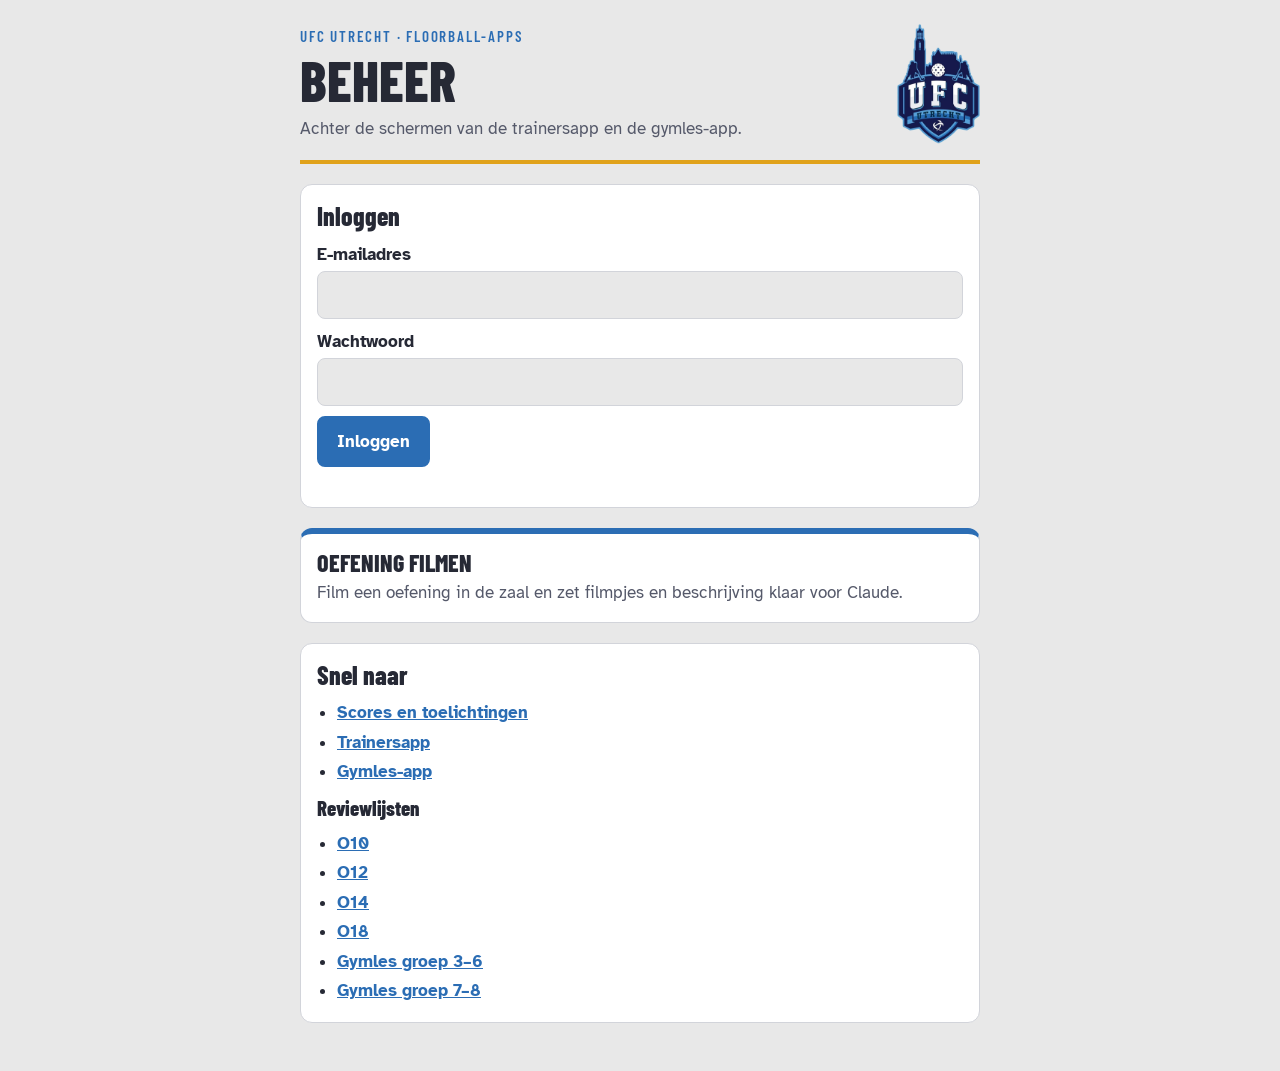
==== index.html @ 33ec8002 "UFC Beheer: nieuwe beheer-app met als eerste onderdeel 'Oefening filmen' - Startpagina met inloggen " ====
<!doctype html>
<!-- © 2026 UFC Utrecht. Alle rechten voorbehouden. Niet kopiëren zonder toestemming. -->
<html lang="nl">
<head>
<meta charset="utf-8">
<meta name="viewport" content="width=device-width,initial-scale=1,viewport-fit=cover">
<title>UFC Beheer</title>
<meta name="robots" content="noindex">
<link rel="manifest" href="manifest.webmanifest">
<meta name="theme-color" content="#262935">
<link rel="icon" href="icons/icon-192.png">
<link rel="apple-touch-icon" href="icons/apple-touch-icon.png">
<meta name="apple-mobile-web-app-capable" content="yes">
<meta name="apple-mobile-web-app-title" content="UFC Beheer">
<meta name="mobile-web-app-capable" content="yes">
<link rel="preconnect" href="https://fonts.googleapis.com">
<link rel="stylesheet" href="https://fonts.googleapis.com/css2?family=Barlow+Condensed:wght@600;800&family=Atkinson+Hyperlegible:wght@400;700&display=swap">
<script src="shared/config.js"></script>
<script src="shared/auth.js"></script>
<link rel="stylesheet" href="shared/style.css">
<style>
.top{display:flex;gap:16px;align-items:center;justify-content:space-between}
.top img{height:clamp(84px,20vw,120px);width:auto;flex:none}
.eyebrow{font:600 15px var(--display);text-transform:uppercase;letter-spacing:.12em;color:var(--accent)}
</style>
</head>
<body>
<div class="wrap">
<header>
  <div class="top">
    <div style="display:grid;gap:6px">
      <span class="eyebrow">UFC Utrecht · floorball-apps</span>
      <h1>Beheer</h1>
      <p>Achter de schermen van de trainersapp en de gymles-app.</p>
    </div>
    <img src="icons/ufc-logo.png" alt="UFC Utrecht">
  </div>
</header>

<section aria-labelledby="h-login">
  <h2 id="h-login">Inloggen</h2>
  <div data-login></div>
</section>

<ul class="tiles">
  <li><a class="tile" href="filmen/"><b>Oefening filmen</b><span>Film een oefening in de zaal en zet filmpjes en beschrijving klaar voor Claude.</span></a></li>
</ul>

<section aria-labelledby="h-links">
  <h2 id="h-links">Snel naar</h2>
  <ul class="links">
    <li><a href="https://ufcutrecht.github.io/floorball-training/overzicht/">Scores en toelichtingen</a></li>
    <li><a href="https://ufcutrecht.github.io/floorball-training/">Trainersapp</a></li>
    <li><a href="https://ufcutrecht.github.io/floorball-gymles/">Gymles-app</a></li>
  </ul>
  <h3>Reviewlijsten</h3>
  <ul class="links">
    <li><a href="https://claude.ai/artifact/Tn7h7YA2W5BCmy29Rm3EHY">O10</a></li>
    <li><a href="https://claude.ai/artifact/JX12XEqjDfdDaPnF1wH1ZR">O12</a></li>
    <li><a href="https://claude.ai/artifact/65562QJpu6LDD8ycxWLAVV">O14</a></li>
    <li><a href="https://claude.ai/artifact/CuWV28Mef6xuPLkSsE5Uwe">O18</a></li>
    <li><a href="https://claude.ai/artifact/NxzARLvfYdx1H6t4hf4t9u">Gymles groep 3–6</a></li>
    <li><a href="https://claude.ai/artifact/82B9bMMoKi86BE6kfXmi25">Gymles groep 7–8</a></li>
  </ul>
</section>
</div>
<script>
if("serviceWorker" in navigator&&location.protocol==="https:")navigator.serviceWorker.register("sw.js").catch(function(){});
</script>
</body>
</html>
---- shared/style.css ----
/* Opmaak van de beheer-app, in de kleuren van de trainersapp. */
:root{
  --bg:#e8e8e8;--surface:#ffffff;--ink:#262935;--muted:#55596a;--line:#d2d4da;--accent:#2b6db4;--accent-ink:#ffffff;
  --mark:#e0a21b;--good:#2f7d4f;--bad:#b5432f;--court:#e9d9b8;--court-line:#ffffff;
  --display:"Barlow Condensed","Arial Narrow",Arial,sans-serif;--body:"Atkinson Hyperlegible",system-ui,-apple-system,"Segoe UI",sans-serif;
  color-scheme:light}
@media (prefers-color-scheme:dark){:root{--bg:#1a1c24;--surface:#262935;--ink:#ececef;--muted:#a3a7b6;--line:#383c4d;--accent:#6fa6e4;--accent-ink:#11141c;
  --mark:#f0bb45;--good:#6cc08f;--bad:#ec8a74;--court:#3a3326;--court-line:#cfc6b2;color-scheme:dark}}
*{box-sizing:border-box}
body{margin:0;background:var(--bg);color:var(--ink);font:17px/1.5 var(--body);
  padding:env(safe-area-inset-top,0) max(16px,env(safe-area-inset-right,0)) calc(48px + env(safe-area-inset-bottom,0)) max(16px,env(safe-area-inset-left,0))}
.wrap{max-width:680px;margin:0 auto;display:grid;gap:20px}
header{display:grid;gap:6px;padding:24px 0 16px;border-bottom:4px solid var(--mark)}
.back{color:var(--accent);text-decoration:none;font-weight:700;font-size:.95rem}
h1,h2,h3{font-family:var(--display);font-weight:800;text-wrap:balance;margin:0;line-height:1.05}
h1{font-size:clamp(40px,9vw,56px);text-transform:uppercase}
h2{font-size:1.6rem;display:flex;align-items:baseline;gap:10px}
h3{font-size:1.3rem}
h2 .no{font-size:1rem;color:var(--accent-ink);background:var(--accent);border-radius:4px;padding:1px 8px}
header p{margin:0;color:var(--muted);max-width:60ch}
section{background:var(--surface);border:1px solid var(--line);border-radius:12px;padding:18px 16px;display:grid;gap:12px;min-width:0}
section > p{margin:0;max-width:65ch}
.court{width:100%;height:auto;display:block}
.legend{display:flex;flex-wrap:wrap;gap:8px 16px;font-size:.95rem;color:var(--muted);margin:0;padding:0;list-style:none}
.legend li{display:flex;align-items:center;gap:6px}
.dot{width:14px;height:14px;border-radius:50%;display:inline-block;flex:none}
.tips{margin:0;padding-left:20px;display:grid;gap:6px}
.checks{list-style:none;margin:0;padding:0;display:grid;gap:2px}
.checks label{display:flex;gap:12px;align-items:flex-start;padding:10px 4px;border-bottom:1px solid var(--line);cursor:pointer}
.checks li:last-child label{border-bottom:0}
.checks input{width:22px;height:22px;flex:none;margin-top:2px;accent-color:var(--accent)}
.checks .t,.shot-head .t{display:grid;min-width:0}
.checks .t small,.shot-head .t small{color:var(--muted);font-size:.92rem}
.checks input:checked + .t > span{text-decoration:line-through;color:var(--muted)}
.tag{font-family:var(--display);font-weight:600;font-size:.95rem;color:var(--accent)}
.muted{color:var(--muted);font-size:.95rem}
form{display:grid;gap:14px}
.field{display:grid;gap:4px;min-width:0}
.field label{font-weight:700}
.field small{color:var(--muted);font-size:.9rem}
input[type=text],input[type=email],input[type=password],textarea,select{font:inherit;color:var(--ink);background:var(--bg);border:1px solid var(--line);border-radius:8px;padding:10px 12px;width:100%}
textarea{min-height:92px;resize:vertical}
.row{display:grid;grid-template-columns:1fr 1fr;gap:12px}
.row > *{min-width:0}
@media (max-width:440px){.row{grid-template-columns:1fr}}
:focus-visible{outline:3px solid var(--mark);outline-offset:2px}
.out{background:var(--bg);border:1px dashed var(--line);border-radius:8px;padding:12px;white-space:pre-wrap;overflow-wrap:anywhere;font-size:.9rem;margin:8px 0 0;max-height:300px;overflow:auto}
.btns{display:flex;flex-wrap:wrap;gap:10px;align-items:center}
button,.filebtn{font:inherit;font-weight:700;border-radius:8px;padding:11px 18px;cursor:pointer;border:2px solid var(--accent);display:inline-flex;align-items:center;gap:8px;position:relative}
button:disabled{opacity:.45;cursor:not-allowed}
.primary,.filebtn{background:var(--accent);color:var(--accent-ink)}
.ghost,.filebtn.again{background:transparent;color:var(--accent)}
.danger{background:transparent;color:var(--bad);border-color:var(--bad)}
.small{padding:6px 12px;font-size:.92rem}
.filebtn input{position:absolute;width:1px;height:1px;opacity:0;pointer-events:none}
.filebtn:focus-within{outline:3px solid var(--mark);outline-offset:2px}
.status{font-size:.95rem;min-height:1.4em;margin:0}
.status.ok{color:var(--good)} .status.err{color:var(--bad)}
.banner{border-left:4px solid var(--mark);padding:10px 12px;background:color-mix(in srgb,var(--mark) 12%,var(--surface));border-radius:0 8px 8px 0;margin:0}
.list{list-style:none;margin:0;padding:0;display:grid;gap:8px}
.ex{display:flex;gap:10px;align-items:center;justify-content:space-between;border:1px solid var(--line);border-radius:8px;padding:10px 12px;background:var(--bg)}
.ex.cur{border-color:var(--accent);box-shadow:inset 4px 0 0 var(--accent)}
.ex .info{display:grid;min-width:0}
.ex .name{font-weight:700;overflow-wrap:anywhere}
.chip{font-size:.8rem;font-weight:700;border-radius:999px;padding:2px 10px;border:1px solid currentColor;white-space:nowrap}
.chip.concept{color:var(--muted)} .chip.ingestuurd{color:var(--accent)} .chip.verwerkt{color:var(--good)}
.curbar{display:flex;flex-wrap:wrap;gap:4px 12px;align-items:baseline;justify-content:space-between;border-top:1px solid var(--line);padding-top:12px}
.shots{list-style:none;margin:0;padding:0;display:grid;gap:10px}
.shot{border:1px solid var(--line);border-radius:10px;padding:12px;display:grid;gap:10px;background:var(--surface)}
.shot.done{border-color:var(--good);background:color-mix(in srgb,var(--good) 6%,var(--surface))}
.shot-head{display:flex;gap:12px;align-items:flex-start}
.shot-head .title{font-weight:700}
.tick{width:26px;height:26px;flex:none;border-radius:50%;border:2px solid var(--line);display:grid;place-items:center;margin-top:1px}
.tick svg{width:15px;height:15px;opacity:0}
.shot.done .tick{background:var(--good);border-color:var(--good)}
.shot.done .tick svg{opacity:1}
.shot-head input[type=checkbox]{width:24px;height:24px;flex:none;margin-top:2px;accent-color:var(--good)}
.vids{list-style:none;margin:0;padding:0;display:grid;gap:10px}
.vid{display:grid;grid-template-columns:140px 1fr;gap:12px;align-items:start;border:1px solid var(--line);border-radius:8px;padding:10px;background:var(--bg)}
.vid > *{min-width:0}
.vid video{width:100%;aspect-ratio:16/9;background:#000;border-radius:6px;display:block}
.vid .ph{width:100%;aspect-ratio:16/9;border-radius:6px;background:var(--line);display:grid;place-items:center;font-size:.85rem;color:var(--muted);text-align:center;padding:6px;overflow-wrap:anywhere}
.vid .meta{display:grid;gap:6px}
.bar{height:8px;border-radius:4px;background:var(--line);overflow:hidden}
.bar i{display:block;height:100%;background:var(--accent);width:0}
@media (max-width:440px){.vid{grid-template-columns:1fr}}
.login{display:grid;gap:10px}
.hidden{display:none !important}
.stage{position:fixed;left:0;top:0;width:2px;height:2px;opacity:.01;pointer-events:none;overflow:hidden}
@media (prefers-reduced-motion:no-preference){button{transition:filter .15s}button:hover:not(:disabled){filter:brightness(1.08)}}
fieldset.picks{border:0;padding:0;margin:0;display:flex;flex-wrap:wrap;gap:8px}
fieldset.picks legend{font-weight:700;padding:0;margin-bottom:4px}
fieldset.picks small{flex-basis:100%;color:var(--muted);font-size:.9rem}
.pick{display:inline-flex;align-items:center;gap:8px;border:1px solid var(--line);border-radius:999px;padding:7px 14px;background:var(--bg);cursor:pointer;font-weight:700}
.pick input{width:18px;height:18px;margin:0;accent-color:var(--accent)}
.pick:has(input:checked){border-color:var(--accent);background:color-mix(in srgb,var(--accent) 14%,var(--surface))}
.pick:focus-within{outline:3px solid var(--mark);outline-offset:2px}
.tiles{list-style:none;margin:0;padding:0;display:grid;gap:12px}
.tile{display:grid;gap:4px;background:var(--surface);border:1px solid var(--line);border-top:6px solid var(--accent);border-radius:12px;padding:16px;color:inherit;text-decoration:none}
.tile b{font:800 1.5rem/1.1 var(--display);text-transform:uppercase}
.tile span{color:var(--muted)}
.tile:hover{border-color:var(--accent)}
.links{margin:0;padding-left:20px;display:grid;gap:4px}
.links a{color:var(--accent);font-weight:700}
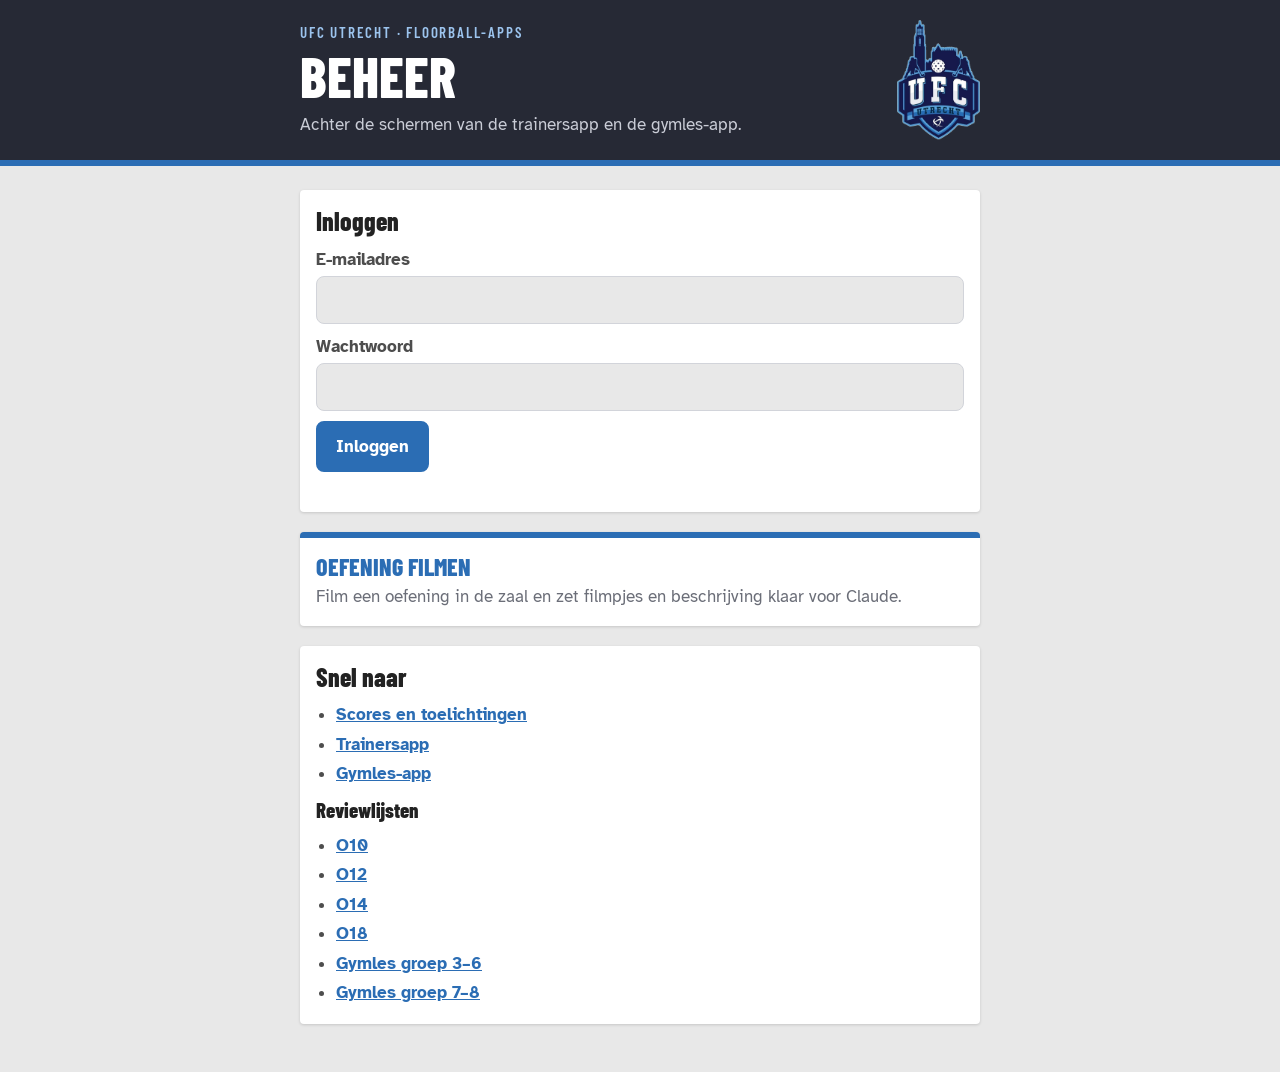
==== commit b36dff58: "Kleuren van ufcutrecht.nl: donkere kopbalk met blauwe streep, witte blokken, blauwe links Co-Authore" ====
--- a/index.html
+++ b/index.html
@@ -21,7 +21,7 @@
 <style>
 .top{display:flex;gap:16px;align-items:center;justify-content:space-between}
 .top img{height:clamp(84px,20vw,120px);width:auto;flex:none}
-.eyebrow{font:600 15px var(--display);text-transform:uppercase;letter-spacing:.12em;color:var(--accent)}
+.eyebrow{font:600 15px var(--display);text-transform:uppercase;letter-spacing:.12em;color:#9cc4ee}
 </style>
 </head>
 <body>
--- a/shared/style.css
+++ b/shared/style.css
@@ -1,24 +1,29 @@
-/* Opmaak van de beheer-app, in de kleuren van de trainersapp. */
+/* Opmaak van de beheer-app. */
+/* Kleuren van ufcutrecht.nl: grijze achtergrond, donkere kopbalk, blauwe balk en links, witte blokken. */
 :root{
-  --bg:#e8e8e8;--surface:#ffffff;--ink:#262935;--muted:#55596a;--line:#d2d4da;--accent:#2b6db4;--accent-ink:#ffffff;
-  --mark:#e0a21b;--good:#2f7d4f;--bad:#b5432f;--court:#e9d9b8;--court-line:#ffffff;
+  --bg:#e8e8e8;--surface:#ffffff;--ink:#4d4d4d;--head:#222222;--muted:#6b6e78;--line:#d2d4da;
+  --accent:#2b6db4;--accent-ink:#ffffff;--bar:#262935;--bar-ink:#ffffff;--shadow:0 1px 3px rgba(0,0,0,.15);
+  --mark:#5aa9f0;--good:#008a2e;--bad:#990000;--court:#d8e4ee;--court-line:#ffffff;
   --display:"Barlow Condensed","Arial Narrow",Arial,sans-serif;--body:"Atkinson Hyperlegible",system-ui,-apple-system,"Segoe UI",sans-serif;
   color-scheme:light}
-@media (prefers-color-scheme:dark){:root{--bg:#1a1c24;--surface:#262935;--ink:#ececef;--muted:#a3a7b6;--line:#383c4d;--accent:#6fa6e4;--accent-ink:#11141c;
-  --mark:#f0bb45;--good:#6cc08f;--bad:#ec8a74;--court:#3a3326;--court-line:#cfc6b2;color-scheme:dark}}
+@media (prefers-color-scheme:dark){:root{--bg:#1a1c24;--surface:#262935;--ink:#ececef;--head:#ffffff;--muted:#a3a7b6;--line:#383c4d;
+  --accent:#6fa6e4;--accent-ink:#11141c;--bar:#11131a;--bar-ink:#ffffff;--shadow:0 1px 3px rgba(0,0,0,.4);
+  --mark:#5aa9f0;--good:#00cc66;--bad:#ff5050;--court:#2f3446;--court-line:#8d93a8;color-scheme:dark}}
 *{box-sizing:border-box}
-body{margin:0;background:var(--bg);color:var(--ink);font:17px/1.5 var(--body);
-  padding:env(safe-area-inset-top,0) max(16px,env(safe-area-inset-right,0)) calc(48px + env(safe-area-inset-bottom,0)) max(16px,env(safe-area-inset-left,0))}
+body{margin:0;overflow-x:clip;background:var(--bg);color:var(--ink);font:17px/1.5 var(--body);
+  padding:0 max(16px,env(safe-area-inset-right,0)) calc(48px + env(safe-area-inset-bottom,0)) max(16px,env(safe-area-inset-left,0))}
 .wrap{max-width:680px;margin:0 auto;display:grid;gap:20px}
-header{display:grid;gap:6px;padding:24px 0 16px;border-bottom:4px solid var(--mark)}
+header{display:grid;gap:6px;background:var(--bar);color:var(--bar-ink);border-bottom:6px solid #2b6db4;margin:0 calc(50% - 50vw) 4px;padding:calc(20px + env(safe-area-inset-top,0)) max(16px,calc(50vw - 340px)) 20px}
+header h1{color:var(--bar-ink)}
+header .back{color:#9cc4ee}
 .back{color:var(--accent);text-decoration:none;font-weight:700;font-size:.95rem}
-h1,h2,h3{font-family:var(--display);font-weight:800;text-wrap:balance;margin:0;line-height:1.05}
+h1,h2,h3{font-family:var(--display);font-weight:800;color:var(--head);text-wrap:balance;margin:0;line-height:1.05}
 h1{font-size:clamp(40px,9vw,56px);text-transform:uppercase}
 h2{font-size:1.6rem;display:flex;align-items:baseline;gap:10px}
 h3{font-size:1.3rem}
 h2 .no{font-size:1rem;color:var(--accent-ink);background:var(--accent);border-radius:4px;padding:1px 8px}
-header p{margin:0;color:var(--muted);max-width:60ch}
-section{background:var(--surface);border:1px solid var(--line);border-radius:12px;padding:18px 16px;display:grid;gap:12px;min-width:0}
+header p{margin:0;color:#c9ccd6;max-width:60ch}
+section{background:var(--surface);border:0;box-shadow:var(--shadow);border-radius:4px;padding:18px 16px;display:grid;gap:12px;min-width:0}
 section > p{margin:0;max-width:65ch}
 .court{width:100%;height:auto;display:block}
 .legend{display:flex;flex-wrap:wrap;gap:8px 16px;font-size:.95rem;color:var(--muted);margin:0;padding:0;list-style:none}
@@ -96,8 +101,8 @@
 .pick:has(input:checked){border-color:var(--accent);background:color-mix(in srgb,var(--accent) 14%,var(--surface))}
 .pick:focus-within{outline:3px solid var(--mark);outline-offset:2px}
 .tiles{list-style:none;margin:0;padding:0;display:grid;gap:12px}
-.tile{display:grid;gap:4px;background:var(--surface);border:1px solid var(--line);border-top:6px solid var(--accent);border-radius:12px;padding:16px;color:inherit;text-decoration:none}
-.tile b{font:800 1.5rem/1.1 var(--display);text-transform:uppercase}
+.tile{display:grid;gap:4px;background:var(--surface);box-shadow:var(--shadow);border-top:6px solid var(--accent);border-radius:4px;padding:16px;color:inherit;text-decoration:none}
+.tile b{color:var(--accent);font:800 1.5rem/1.1 var(--display);text-transform:uppercase}
 .tile span{color:var(--muted)}
 .tile:hover{border-color:var(--accent)}
 .links{margin:0;padding-left:20px;display:grid;gap:4px}
